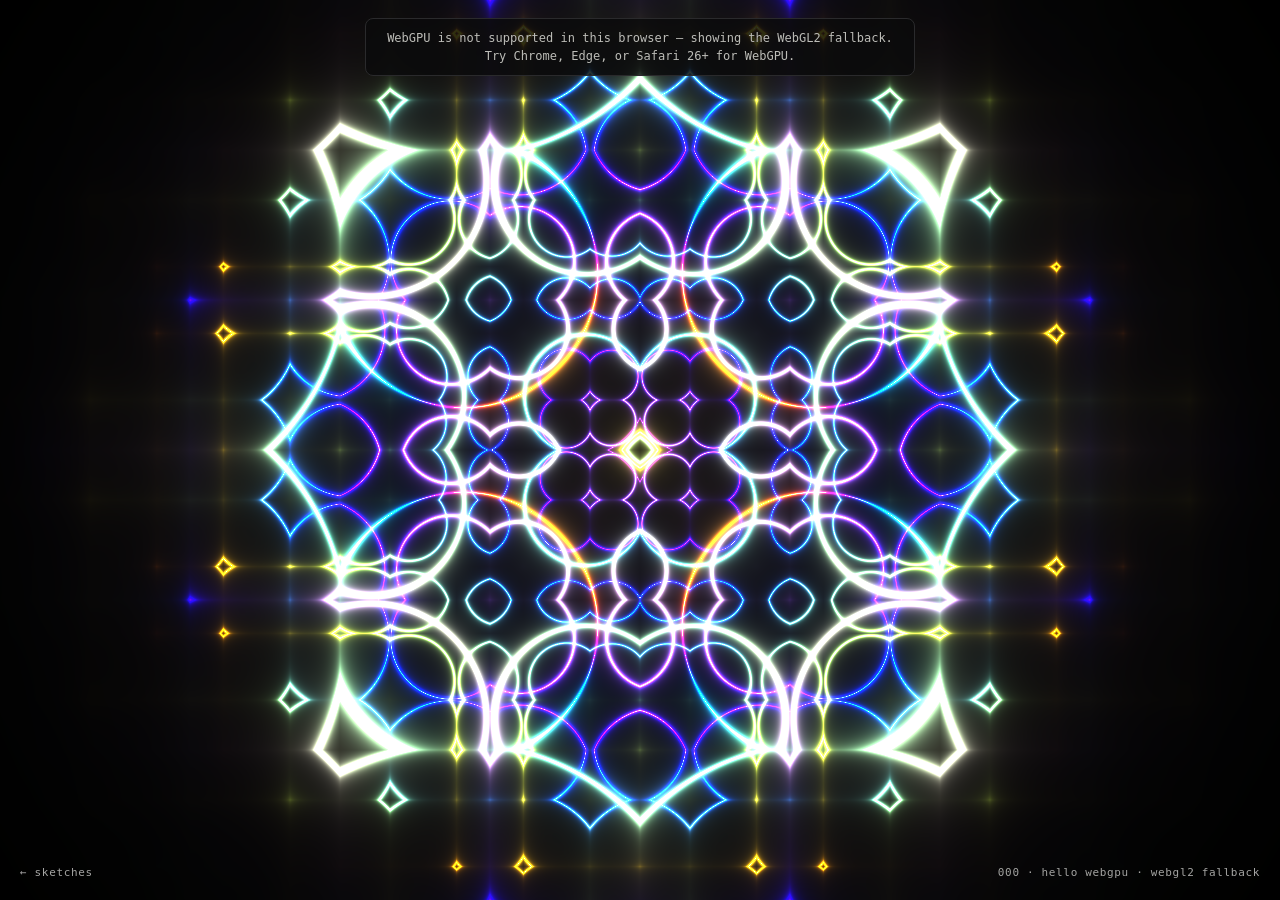
==== sketches/000-hello-webgpu/index.html @ b0134740 "Scaffold sketches playground: gallery, manifest, hello WebGPU" ====
<!doctype html>
<html lang="en">
<head>
  <meta charset="utf-8" />
  <meta name="viewport" content="width=device-width, initial-scale=1" />
  <title>000 · Hello WebGPU · Sketches</title>
  <meta name="color-scheme" content="dark" />
  <style>
    html, body { margin: 0; height: 100%; background: #0b0b0c; color: #ededea; overflow: hidden; }
    canvas { position: fixed; inset: 0; width: 100vw; height: 100vh; display: block; }
    .hud {
      position: fixed; left: 20px; bottom: 18px; right: 20px; display: flex; justify-content: space-between; gap: 16px;
      font: 400 11px/1.6 ui-monospace, "SF Mono", Menlo, monospace; letter-spacing: .06em;
      color: rgba(237, 237, 234, .7); pointer-events: none; mix-blend-mode: difference;
    }
    .hud a { color: inherit; pointer-events: auto; text-decoration: none; }
    .hud a:hover { text-decoration: underline; }
    .notice {
      position: fixed; top: 18px; left: 50%; transform: translateX(-50%); max-width: min(90vw, 520px);
      padding: 10px 14px; border: 1px solid #2a2a2c; border-radius: 8px; background: rgba(11, 11, 12, .85);
      font: 400 12px/1.5 ui-monospace, "SF Mono", Menlo, monospace; color: #bdbdb8; text-align: center;
    }
    .notice[hidden] { display: none; }
  </style>
</head>
<body>
  <canvas id="c"></canvas>
  <div class="notice" id="notice" hidden></div>
  <div class="hud">
    <a href="/">← sketches</a>
    <span>000 · hello webgpu · <span id="backend">…</span></span>
  </div>

  <script type="module">
    const canvas = document.getElementById('c');
    const notice = document.getElementById('notice');
    const backendLabel = document.getElementById('backend');
    const say = (msg) => { notice.textContent = msg; notice.hidden = false; };
    const DPR = () => Math.min(window.devicePixelRatio || 1, 2);

    function fit() {
      const w = Math.max(1, Math.floor(canvas.clientWidth * DPR()));
      const h = Math.max(1, Math.floor(canvas.clientHeight * DPR()));
      if (canvas.width !== w || canvas.height !== h) { canvas.width = w; canvas.height = h; }
    }

    // ---------------------------------------------------------------- WebGPU
    const WGSL = /* wgsl */ `
      struct U { res: vec2f, time: f32, pad: f32 };
      @group(0) @binding(0) var<uniform> u: U;

      @vertex fn vs(@builtin(vertex_index) i: u32) -> @builtin(position) vec4f {
        var p = array<vec2f, 3>(vec2f(-1.0, -3.0), vec2f(-1.0, 1.0), vec2f(3.0, 1.0));
        return vec4f(p[i], 0.0, 1.0);
      }

      fn palette(t: f32) -> vec3f {
        // soft, cool-to-acid palette
        return vec3f(0.5) + vec3f(0.5) * cos(6.28318 * (vec3f(1.0, 1.0, 0.5) * t + vec3f(0.80, 0.90, 0.30)));
      }

      @fragment fn fs(@builtin(position) pos: vec4f) -> @location(0) vec4f {
        let frag = vec2f(pos.x, u.res.y - pos.y);            // flip to y-up
        let uv0 = (frag * 2.0 - u.res) / min(u.res.x, u.res.y);
        var uv = uv0;
        var col = vec3f(0.0);
        let t = u.time * 0.35;
        for (var i = 0; i < 4; i++) {
          uv = fract(uv * 1.5) - 0.5;
          var d = length(uv) * exp(-length(uv0));
          let c = palette(length(uv0) + f32(i) * 0.4 + t);
          d = abs(sin(d * 8.0 + t * 2.0) / 8.0);
          d = pow(0.01 / max(d, 1e-4), 1.2);
          col += c * d;
        }
        let vignette = smoothstep(1.8, 0.2, length(uv0));
        return vec4f(col * vignette, 1.0);
      }
    `;

    async function startWebGPU() {
      if (!('gpu' in navigator)) return false;
      const adapter = await navigator.gpu.requestAdapter();
      if (!adapter) return false;
      const device = await adapter.requestDevice();
      const ctx = canvas.getContext('webgpu');
      if (!ctx) return false;
      const format = navigator.gpu.getPreferredCanvasFormat();
      ctx.configure({ device, format, alphaMode: 'opaque' });

      const module = device.createShaderModule({ code: WGSL });
      const pipeline = device.createRenderPipeline({
        layout: 'auto',
        vertex: { module, entryPoint: 'vs' },
        fragment: { module, entryPoint: 'fs', targets: [{ format }] },
        primitive: { topology: 'triangle-list' },
      });
      const ubo = device.createBuffer({ size: 16, usage: GPUBufferUsage.UNIFORM | GPUBufferUsage.COPY_DST });
      const bind = device.createBindGroup({
        layout: pipeline.getBindGroupLayout(0),
        entries: [{ binding: 0, resource: { buffer: ubo } }],
      });
      const data = new Float32Array(4);

      device.lost.then((info) => { if (info.reason !== 'destroyed') say('WebGPU device lost: ' + info.message); });

      const t0 = performance.now();
      function frame(now) {
        fit();
        data[0] = canvas.width; data[1] = canvas.height; data[2] = (now - t0) / 1000;
        device.queue.writeBuffer(ubo, 0, data);
        const enc = device.createCommandEncoder();
        const pass = enc.beginRenderPass({
          colorAttachments: [{ view: ctx.getCurrentTexture().createView(), loadOp: 'clear', storeOp: 'store', clearValue: { r: 0, g: 0, b: 0, a: 1 } }],
        });
        pass.setPipeline(pipeline);
        pass.setBindGroup(0, bind);
        pass.draw(3);
        pass.end();
        device.queue.submit([enc.finish()]);
        requestAnimationFrame(frame);
      }
      requestAnimationFrame(frame);
      backendLabel.textContent = 'webgpu';
      return true;
    }

    // ------------------------------------------------------ WebGL2 fallback
    const GLSL_VS = `#version 300 es
      void main() {
        vec2 p = vec2[3](vec2(-1.0, -3.0), vec2(-1.0, 1.0), vec2(3.0, 1.0))[gl_VertexID];
        gl_Position = vec4(p, 0.0, 1.0);
      }`;
    const GLSL_FS = `#version 300 es
      precision highp float;
      uniform vec2 res; uniform float time;
      out vec4 outColor;
      vec3 palette(float t) {
        return vec3(0.5) + vec3(0.5) * cos(6.28318 * (vec3(1.0, 1.0, 0.5) * t + vec3(0.80, 0.90, 0.30)));
      }
      void main() {
        vec2 uv0 = (gl_FragCoord.xy * 2.0 - res) / min(res.x, res.y);
        vec2 uv = uv0; vec3 col = vec3(0.0); float t = time * 0.35;
        for (int i = 0; i < 4; i++) {
          uv = fract(uv * 1.5) - 0.5;
          float d = length(uv) * exp(-length(uv0));
          vec3 c = palette(length(uv0) + float(i) * 0.4 + t);
          d = abs(sin(d * 8.0 + t * 2.0) / 8.0);
          d = pow(0.01 / max(d, 1e-4), 1.2);
          col += c * d;
        }
        outColor = vec4(col * smoothstep(1.8, 0.2, length(uv0)), 1.0);
      }`;

    function startWebGL2() {
      const gl = canvas.getContext('webgl2');
      if (!gl) return false;
      const sh = (type, src) => {
        const s = gl.createShader(type); gl.shaderSource(s, src); gl.compileShader(s);
        if (!gl.getShaderParameter(s, gl.COMPILE_STATUS)) throw new Error(gl.getShaderInfoLog(s));
        return s;
      };
      const prog = gl.createProgram();
      gl.attachShader(prog, sh(gl.VERTEX_SHADER, GLSL_VS));
      gl.attachShader(prog, sh(gl.FRAGMENT_SHADER, GLSL_FS));
      gl.linkProgram(prog);
      if (!gl.getProgramParameter(prog, gl.LINK_STATUS)) throw new Error(gl.getProgramInfoLog(prog));
      gl.useProgram(prog);
      gl.bindVertexArray(gl.createVertexArray());
      const uRes = gl.getUniformLocation(prog, 'res');
      const uTime = gl.getUniformLocation(prog, 'time');
      const t0 = performance.now();
      function frame(now) {
        fit();
        gl.viewport(0, 0, canvas.width, canvas.height);
        gl.uniform2f(uRes, canvas.width, canvas.height);
        gl.uniform1f(uTime, (now - t0) / 1000);
        gl.drawArrays(gl.TRIANGLES, 0, 3);
        requestAnimationFrame(frame);
      }
      requestAnimationFrame(frame);
      backendLabel.textContent = 'webgl2 fallback';
      return true;
    }

    // ---------------------------------------------------------------- boot
    let ok = false;
    try { ok = await startWebGPU(); } catch (e) { console.warn('WebGPU init failed:', e); }
    if (!ok) {
      let fallback = false;
      try { fallback = startWebGL2(); } catch (e) { console.warn('WebGL2 init failed:', e); }
      say(fallback
        ? 'WebGPU is not supported in this browser — showing the WebGL2 fallback. Try Chrome, Edge, or Safari 26+ for WebGPU.'
        : 'Neither WebGPU nor WebGL2 is available in this browser, so this sketch cannot run here.');
      if (!fallback) backendLabel.textContent = 'unsupported';
    }
  </script>
</body>
</html>
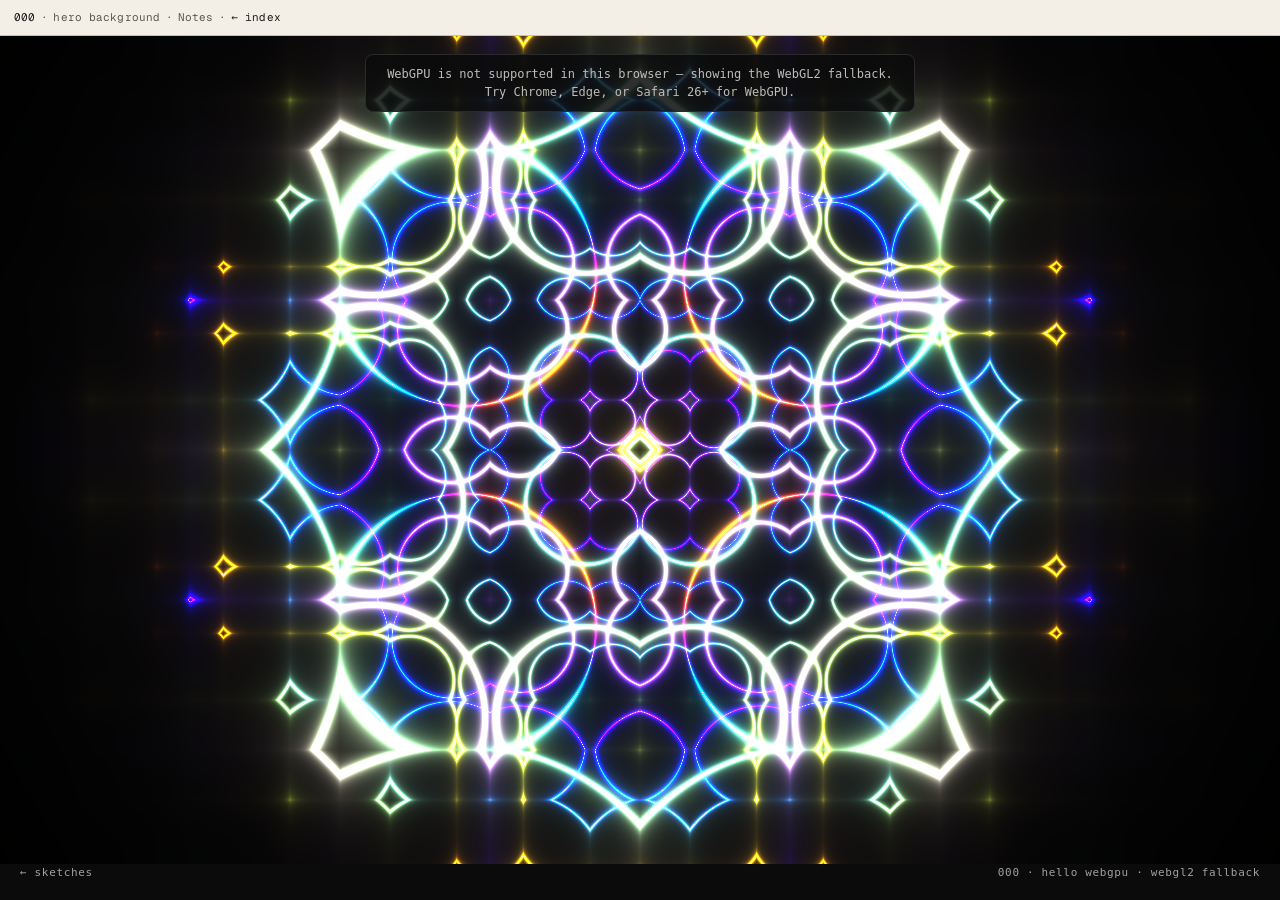
==== commit cfe54510: "Redesign the gallery as a ledger and add a sketch frame. The index is a warm paper ledger instead of" ====
--- a/sketches/000-hello-webgpu/index.html
+++ b/sketches/000-hello-webgpu/index.html
@@ -4,6 +4,7 @@
   <meta charset="utf-8" />
   <meta name="viewport" content="width=device-width, initial-scale=1" />
   <title>000 · Hello WebGPU · Sketches</title>
+  <link rel="icon" href="data:image/svg+xml,%3Csvg xmlns='http://www.w3.org/2000/svg' viewBox='0 0 16 16'%3E%3Crect width='16' height='16' fill='%230b0b0c'/%3E%3C/svg%3E" />
   <meta name="color-scheme" content="dark" />
   <style>
     html, body { margin: 0; height: 100%; background: #0b0b0c; color: #ededea; overflow: hidden; }
@@ -16,7 +17,7 @@
     .hud a { color: inherit; pointer-events: auto; text-decoration: none; }
     .hud a:hover { text-decoration: underline; }
     .notice {
-      position: fixed; top: 18px; left: 50%; transform: translateX(-50%); max-width: min(90vw, 520px);
+      position: fixed; top: calc(18px + 36px + env(safe-area-inset-top, 0px)); left: 50%; transform: translateX(-50%); max-width: min(90vw, 520px);
       padding: 10px 14px; border: 1px solid #2a2a2c; border-radius: 8px; background: rgba(11, 11, 12, .85);
       font: 400 12px/1.5 ui-monospace, "SF Mono", Menlo, monospace; color: #bdbdb8; text-align: center;
     }
@@ -195,5 +196,6 @@
       if (!fallback) backendLabel.textContent = 'unsupported';
     }
   </script>
+  <script src="/shared/frame.js"></script>
 </body>
 </html>
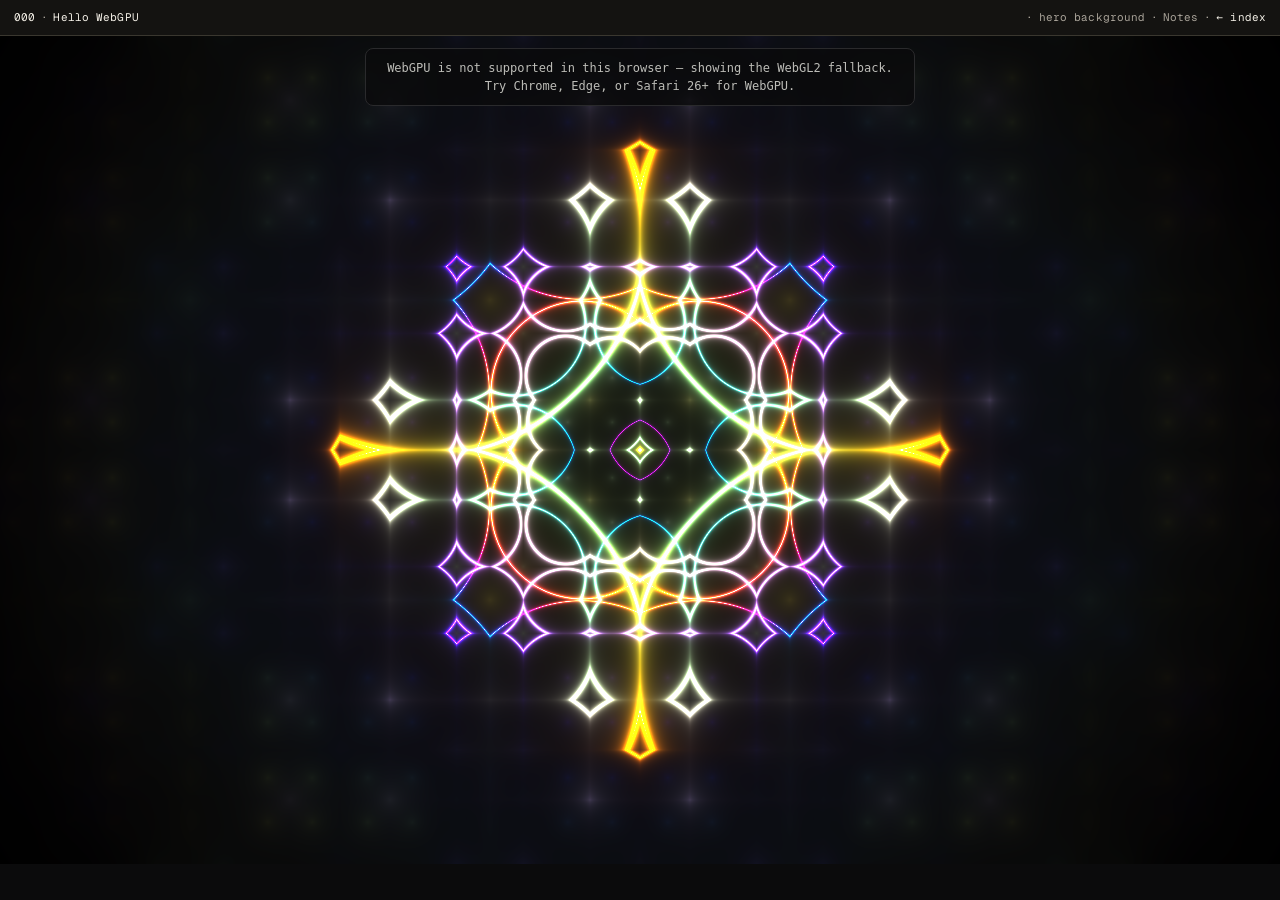
==== commit 545bbc65: "Unify the sketch frame across 000–004. Every sketch uses the same Geist bar, with a light or dark va" ====
--- a/sketches/000-hello-webgpu/index.html
+++ b/sketches/000-hello-webgpu/index.html
@@ -1,23 +1,16 @@
 <!doctype html>
-<html lang="en">
+<html lang="en" data-frame="dark">
 <head>
   <meta charset="utf-8" />
-  <meta name="viewport" content="width=device-width, initial-scale=1" />
+  <meta name="viewport" content="width=device-width, initial-scale=1, viewport-fit=cover" />
   <title>000 · Hello WebGPU · Sketches</title>
   <link rel="icon" href="data:image/svg+xml,%3Csvg xmlns='http://www.w3.org/2000/svg' viewBox='0 0 16 16'%3E%3Crect width='16' height='16' fill='%230b0b0c'/%3E%3C/svg%3E" />
   <meta name="color-scheme" content="dark" />
   <style>
     html, body { margin: 0; height: 100%; background: #0b0b0c; color: #ededea; overflow: hidden; }
     canvas { position: fixed; inset: 0; width: 100vw; height: 100vh; display: block; }
-    .hud {
-      position: fixed; left: 20px; bottom: 18px; right: 20px; display: flex; justify-content: space-between; gap: 16px;
-      font: 400 11px/1.6 ui-monospace, "SF Mono", Menlo, monospace; letter-spacing: .06em;
-      color: rgba(237, 237, 234, .7); pointer-events: none; mix-blend-mode: difference;
-    }
-    .hud a { color: inherit; pointer-events: auto; text-decoration: none; }
-    .hud a:hover { text-decoration: underline; }
     .notice {
-      position: fixed; top: calc(18px + 36px + env(safe-area-inset-top, 0px)); left: 50%; transform: translateX(-50%); max-width: min(90vw, 520px);
+      position: fixed; top: calc(var(--frame-offset, calc(36px + env(safe-area-inset-top, 0px))) + 12px); left: 50%; transform: translateX(-50%); max-width: min(90vw, 520px);
       padding: 10px 14px; border: 1px solid #2a2a2c; border-radius: 8px; background: rgba(11, 11, 12, .85);
       font: 400 12px/1.5 ui-monospace, "SF Mono", Menlo, monospace; color: #bdbdb8; text-align: center;
     }
@@ -27,15 +20,12 @@
 <body>
   <canvas id="c"></canvas>
   <div class="notice" id="notice" hidden></div>
-  <div class="hud">
-    <a href="/">← sketches</a>
-    <span>000 · hello webgpu · <span id="backend">…</span></span>
-  </div>
 
   <script type="module">
     const canvas = document.getElementById('c');
     const notice = document.getElementById('notice');
     const backendLabel = document.getElementById('backend');
+    const setBackend = (text) => { if (backendLabel) backendLabel.textContent = text; };
     const say = (msg) => { notice.textContent = msg; notice.hidden = false; };
     const DPR = () => Math.min(window.devicePixelRatio || 1, 2);
 
@@ -122,7 +112,7 @@
         requestAnimationFrame(frame);
       }
       requestAnimationFrame(frame);
-      backendLabel.textContent = 'webgpu';
+      setBackend('webgpu');
       return true;
     }
 
@@ -180,7 +170,7 @@
         requestAnimationFrame(frame);
       }
       requestAnimationFrame(frame);
-      backendLabel.textContent = 'webgl2 fallback';
+      setBackend('webgl2 fallback');
       return true;
     }
 
@@ -193,7 +183,7 @@
       say(fallback
         ? 'WebGPU is not supported in this browser — showing the WebGL2 fallback. Try Chrome, Edge, or Safari 26+ for WebGPU.'
         : 'Neither WebGPU nor WebGL2 is available in this browser, so this sketch cannot run here.');
-      if (!fallback) backendLabel.textContent = 'unsupported';
+      if (!fallback) setBackend('unsupported');
     }
   </script>
   <script src="/shared/frame.js"></script>
